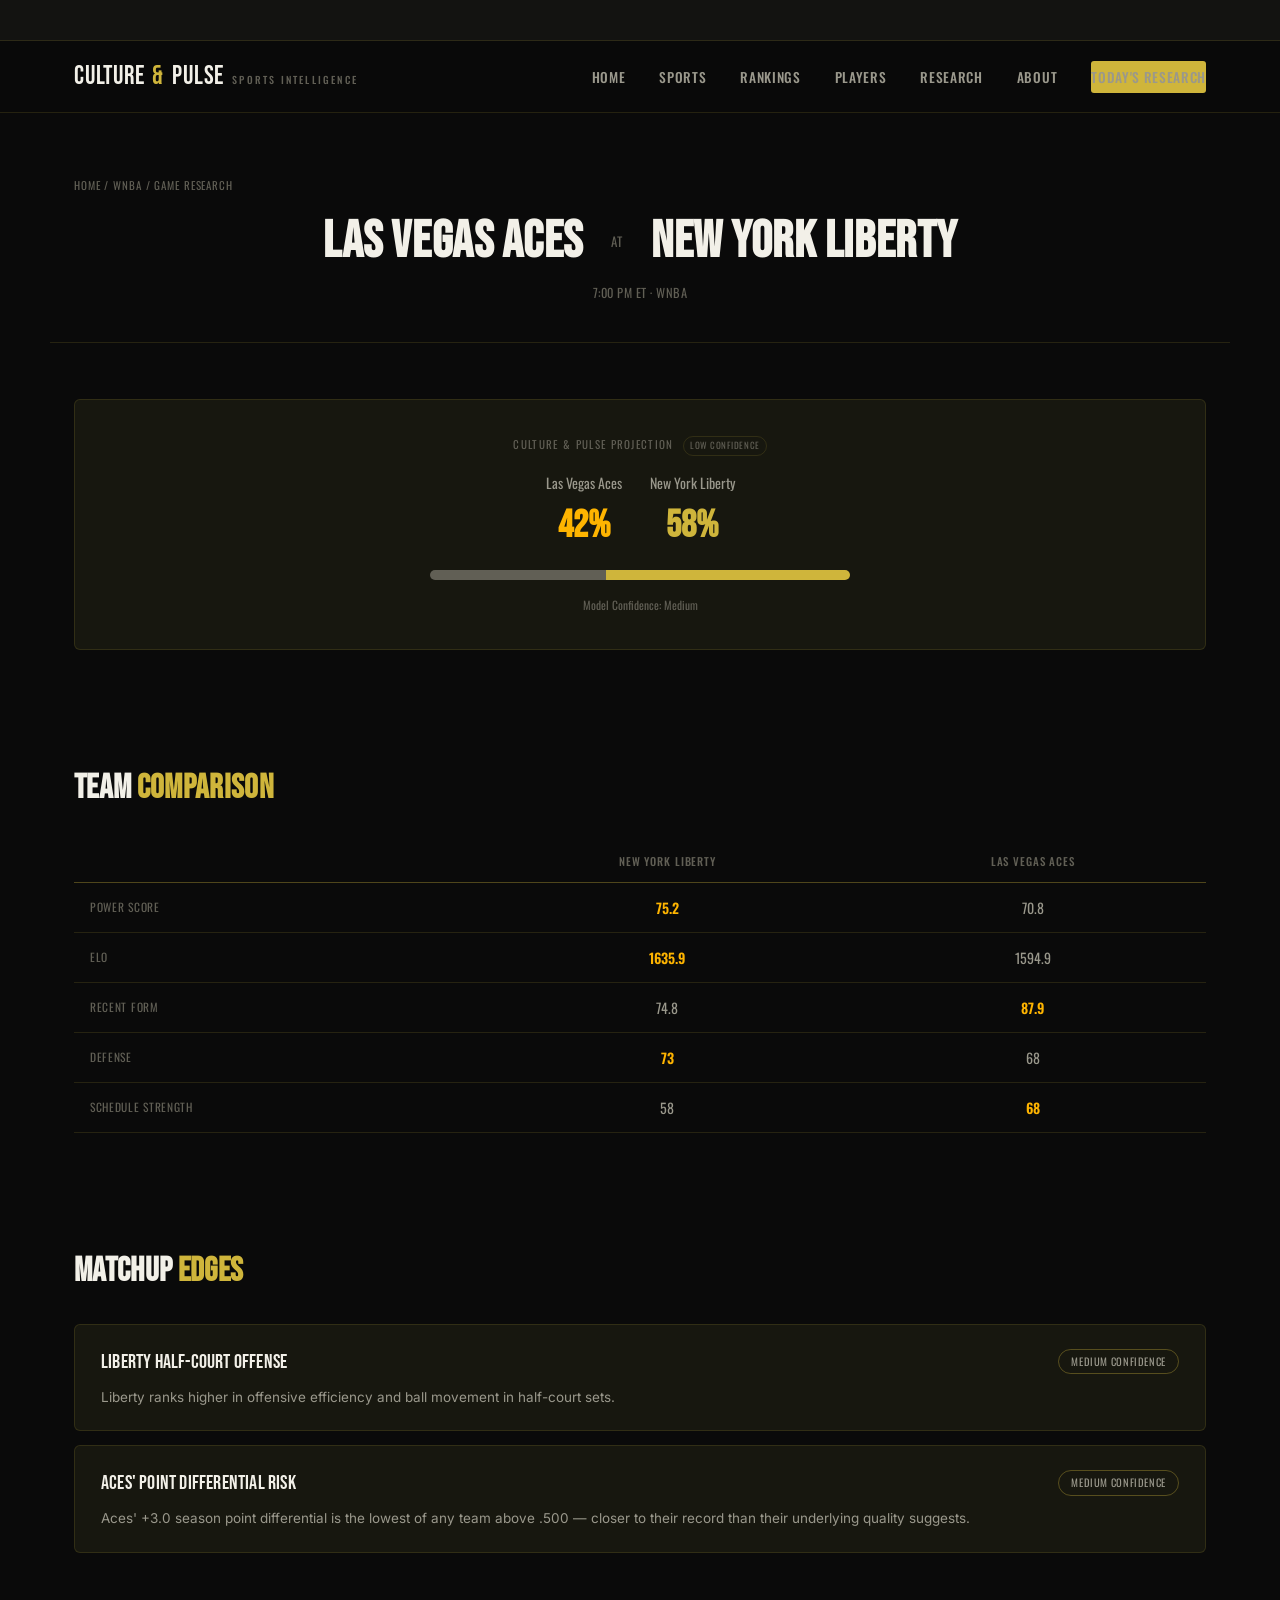
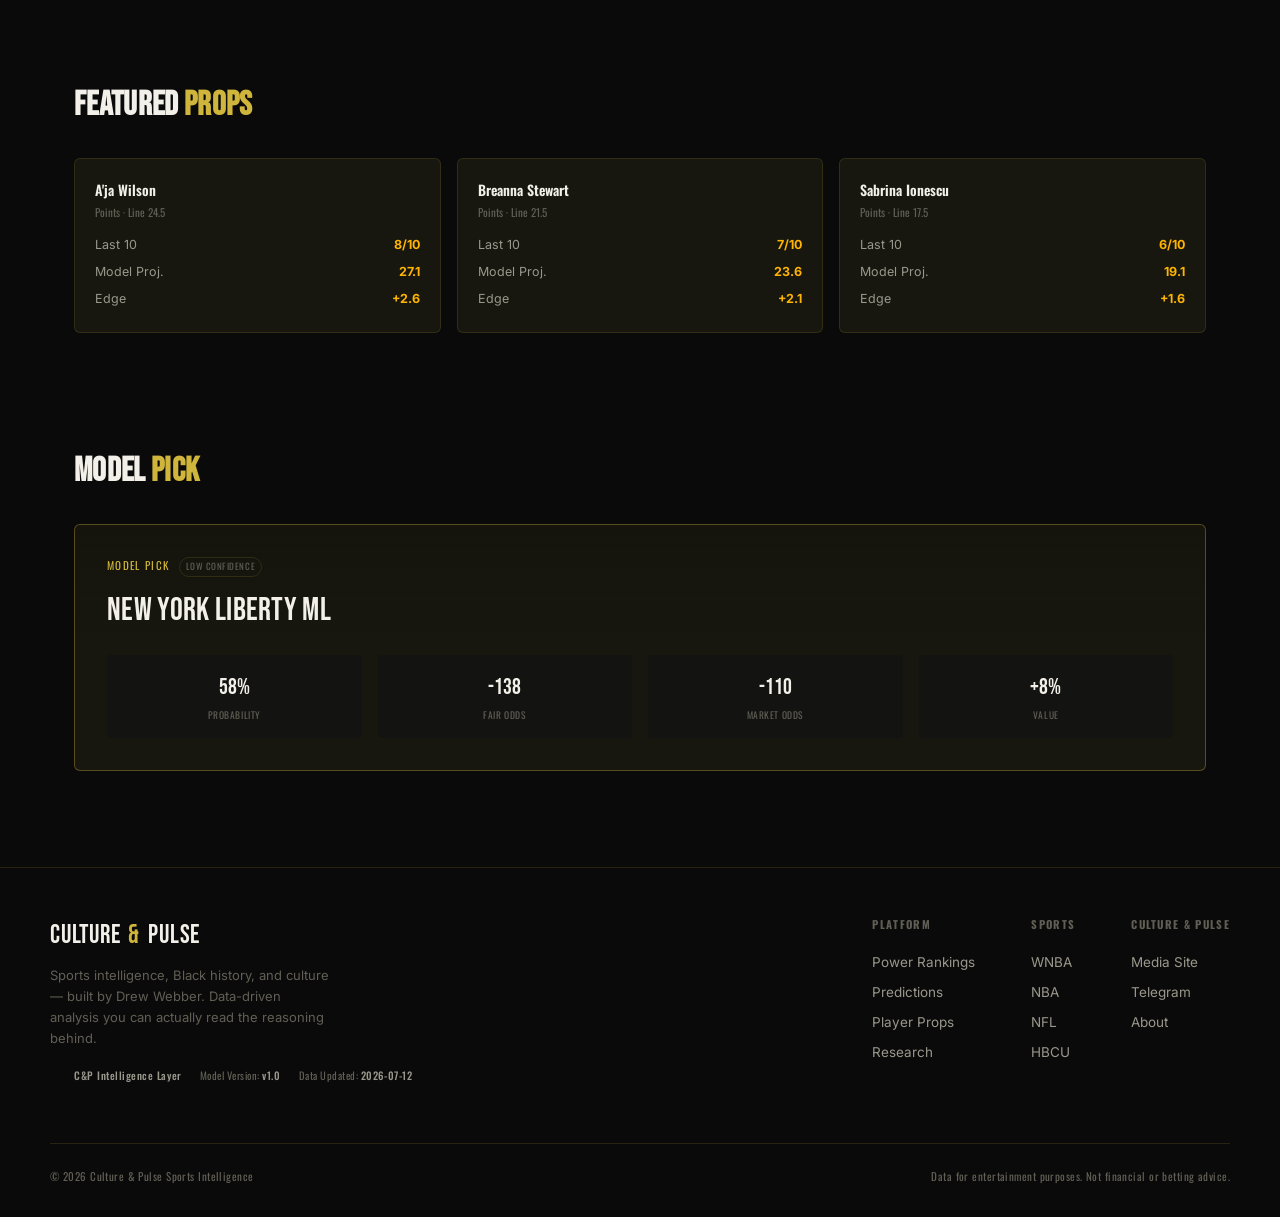
==== game.html @ 9e25ae36 "Initial WNBA intelligence vertical slice" ====
<!DOCTYPE html>
<html lang="en">
<head>
<meta charset="UTF-8">
<meta name="viewport" content="width=device-width, initial-scale=1.0">
<title id="pageTitle">Game Research | Culture & Pulse Sports Intelligence</title>
<meta name="description" content="Matchup intelligence, team comparison, edges, and model picks — built from a live analytics engine.">
<link rel="preconnect" href="https://fonts.googleapis.com">
<link href="https://fonts.googleapis.com/css2?family=Bebas+Neue&family=Oswald:wght@400;500;600;700&family=Inter:wght@400;500;600&display=swap" rel="stylesheet">
<link rel="stylesheet" href="styles.css">
<style>
  .page-header{padding:64px 24px 40px;max-width:1180px;margin:0 auto;border-bottom:1px solid var(--border);}
  .breadcrumb{font-family:var(--label);font-size:11px;letter-spacing:0.08em;text-transform:uppercase;color:var(--text-faint);margin-bottom:22px;}
  .breadcrumb a{color:var(--text-faint);transition:color .15s ease;}
  .breadcrumb a:hover{color:var(--gold-bright);}
  .matchup-title-row{display:flex;align-items:center;justify-content:center;gap:28px;flex-wrap:wrap;text-align:center;}
  .matchup-title-row h1{font-family:var(--display);font-size:clamp(32px,5.5vw,52px);letter-spacing:0.01em;text-transform:uppercase;line-height:1;}
  .matchup-title-row a{transition:color .15s ease;}
  .matchup-title-row a:hover{color:var(--gold-bright);}
  .matchup-vs{font-family:var(--label);font-size:13px;color:var(--text-faint);letter-spacing:0.1em;}
  .tipoff-line{text-align:center;font-family:var(--label);font-size:12.5px;color:var(--text-faint);letter-spacing:0.04em;margin-top:16px;}

  .conf-flag{
    font-size:9px;letter-spacing:0.06em;text-transform:uppercase;color:var(--text-faint);
    border:1px solid var(--border);border-radius:10px;padding:2px 6px;margin-left:5px;cursor:help;display:inline-block;
  }

  /* Projection card */
  .proj-card{
    background:var(--bg-card);border:1px solid var(--border);border-radius:6px;padding:36px;
    display:flex;flex-direction:column;align-items:center;text-align:center;gap:16px;
  }
  .proj-label{font-family:var(--label);font-size:11px;letter-spacing:0.12em;text-transform:uppercase;color:var(--text-faint);}
  .win-prob-row{display:flex;align-items:center;gap:28px;}
  .win-prob-team{font-family:var(--label);font-size:14px;color:var(--text-dim);}
  .win-prob-team b{display:block;font-family:var(--display);font-size:38px;color:var(--gold-bright);margin-top:4px;}
  .win-prob-team.favorite b{color:var(--gold);}
  .proj-bar{width:100%;max-width:420px;height:10px;border-radius:5px;overflow:hidden;display:flex;background:var(--bg-elevated);}
  .proj-bar span{display:block;height:100%;}

  /* Comparison table */
  .cmp-table{width:100%;border-collapse:collapse;margin-top:24px;}
  .cmp-table th{font-family:var(--label);font-size:11px;letter-spacing:0.08em;text-transform:uppercase;color:var(--text-faint);padding:12px 16px;text-align:center;border-bottom:1px solid var(--border-bright);font-weight:500;}
  .cmp-table th:first-child{text-align:left;}
  .cmp-table td{padding:14px 16px;border-bottom:1px solid var(--border);text-align:center;font-family:var(--label);font-size:14px;color:var(--text-dim);}
  .cmp-table td:first-child{text-align:left;color:var(--text-faint);font-size:11.5px;letter-spacing:0.06em;text-transform:uppercase;}
  .cmp-table td.win{color:var(--gold-bright);font-weight:600;}

  /* Edges */
  .edge-card{background:var(--bg-card);border:1px solid var(--border);border-radius:6px;padding:22px 26px;margin-bottom:14px;}
  .edge-title-row{display:flex;justify-content:space-between;align-items:center;margin-bottom:10px;}
  .edge-title{font-family:var(--display);font-size:20px;letter-spacing:0.01em;}
  .edge-conf{font-family:var(--label);font-size:10.5px;letter-spacing:0.06em;text-transform:uppercase;padding:4px 12px;border-radius:20px;border:1px solid var(--border-bright);color:var(--text-dim);}
  .edge-conf.high{color:var(--win);border-color:rgba(63,174,92,0.3);background:rgba(63,174,92,0.08);}
  .edge-why{font-size:13.5px;color:var(--text-dim);line-height:1.6;}

  /* Featured props */
  .prop-mini-grid{display:grid;grid-template-columns:repeat(auto-fit,minmax(220px,1fr));gap:16px;}
  .prop-mini{background:var(--bg-card);border:1px solid var(--border);border-radius:6px;padding:20px;transition:border-color .18s ease;}
  .prop-mini:hover{border-color:var(--border-bright);}
  .prop-mini-name{font-family:var(--label);font-weight:600;font-size:14px;margin-bottom:4px;}
  .prop-mini-meta{font-family:var(--label);font-size:11px;color:var(--text-faint);margin-bottom:12px;}
  .prop-mini-stat{display:flex;justify-content:space-between;font-size:12.5px;color:var(--text-dim);padding:4px 0;}
  .prop-mini-stat b{color:var(--gold-bright);}

  /* Model pick card */
  .pick-card{
    background:linear-gradient(180deg, rgba(207,181,59,0.06), var(--bg-card) 45%);
    border:1px solid var(--border-bright);border-radius:6px;padding:32px;
  }
  .pick-label{font-family:var(--label);font-size:11px;letter-spacing:0.12em;text-transform:uppercase;color:var(--gold);margin-bottom:10px;}
  .pick-title{font-family:var(--display);font-size:32px;letter-spacing:0.01em;margin-bottom:20px;}
  .pick-grid{display:grid;grid-template-columns:repeat(4,1fr);gap:16px;}
  @media (max-width:700px){.pick-grid{grid-template-columns:repeat(2,1fr);}}
  .pick-cell{background:var(--bg-elevated);border-radius:4px;padding:16px;text-align:center;}
  .pick-cell-num{font-family:var(--display);font-size:22px;color:var(--text);}
  .pick-cell-label{font-family:var(--label);font-size:9.5px;letter-spacing:0.06em;text-transform:uppercase;color:var(--text-faint);margin-top:4px;}

  .load-state{text-align:center;padding:80px 24px;color:var(--text-faint);font-family:var(--label);letter-spacing:0.04em;}
</style>
</head>
<body>

<div class="ticker-bar" aria-hidden="true">
  <div class="ticker-track">
    <span class="ticker-item"><span class="dot">●</span> WNBA <b>LV ACES</b> 84 <span class="up">▲</span> <b>NY LIBERTY</b> 79 — FINAL</span>
    <span class="ticker-item"><span class="dot">●</span> POWER RANK #1 <b>MINNESOTA LYNX</b> 92.1</span>
    <span class="ticker-item"><span class="dot">●</span> WNBA <b>LV ACES</b> 84 <span class="up">▲</span> <b>NY LIBERTY</b> 79 — FINAL</span>
  </div>
</div>

<header>
  <nav>
    <a href="index.html" class="logo">CULTURE <span class="amp">&</span> PULSE<span class="sub">SPORTS INTELLIGENCE</span></a>
    <button class="nav-toggle" id="navToggle" aria-label="Open menu" aria-expanded="false">☰</button>
    <ul class="nav-links" id="navLinks">
      <li><a href="index.html">Home</a></li>
      <li class="has-dropdown">
        <a href="#" aria-haspopup="true">Sports</a>
        <ul class="dropdown">
          <li><a href="#">NFL</a></li>
          <li><a href="#">NBA</a></li>
          <li><a href="wnba.html">WNBA</a></li>
          <li><a href="#">MLB</a></li>
          <li><a href="#">College Football</a></li>
          <li><a href="#">College Basketball</a></li>
        </ul>
      </li>
      <li><a href="wnba.html#rankings">Rankings</a></li>
      <li><a href="wnba.html#players">Players</a></li>
      <li><a href="wnba.html#research">Research</a></li>
      <li><a href="#">About</a></li>
      <li><a href="#" class="nav-cta">Today's Research</a></li>
    </ul>
  </nav>
</header>

<main>
  <div id="content">
    <div class="load-state">Loading game research…</div>
  </div>
</main>

<footer>
  <div class="footer-inner">
    <div class="footer-brand">
      <a href="index.html" class="logo">CULTURE <span class="amp">&</span> PULSE</a>
      <p class="footer-tag">Sports intelligence, Black history, and culture — built by Drew Webber. Data-driven analysis you can actually read the reasoning behind.</p>
    </div>
    <div class="footer-cols">
      <div class="footer-col">
        <h4>Platform</h4>
        <a href="wnba.html#rankings">Power Rankings</a>
        <a href="#">Predictions</a>
        <a href="#">Player Props</a>
        <a href="#">Research</a>
      </div>
      <div class="footer-col">
        <h4>Sports</h4>
        <a href="wnba.html">WNBA</a>
        <a href="#">NBA</a>
        <a href="#">NFL</a>
        <a href="#">HBCU</a>
      </div>
      <div class="footer-col">
        <h4>Culture & Pulse</h4>
        <a href="#">Media Site</a>
        <a href="#">Telegram</a>
        <a href="#">About</a>
      </div>
    </div>
  </div>
  <p class="intel-badge" id="intelBadge">
    <span><b>C&amp;P Intelligence Layer</b></span>
    <span>Model Version: <b>v1.0</b></span>
    <span>Data Updated: <b id="intelUpdated">—</b></span>
  </p>
  <div class="footer-bottom">
    <span>© 2026 Culture & Pulse Sports Intelligence</span>
    <span>Data for entertainment purposes. Not financial or betting advice.</span>
  </div>
</footer>

<script>
  const toggle = document.getElementById('navToggle');
  const links = document.getElementById('navLinks');
  toggle.addEventListener('click', () => {
    const isOpen = links.classList.toggle('open');
    toggle.setAttribute('aria-expanded', isOpen);
  });
  if (window.matchMedia('(max-width: 900px)').matches) {
    document.querySelectorAll('.has-dropdown > a').forEach(a => {
      a.addEventListener('click', (e) => {
        e.preventDefault();
        a.closest('.has-dropdown').classList.toggle('open');
      });
    });
  }

  // Game Research Page — reads ?game=<slug>, fetches data/wnba-games.json
  // and cross-references data/wnba-players.json for featured props.
  // This is the page that connects Team + Player into one matchup view —
  // the loop the whole vertical slice was built to prove.
  const params = new URLSearchParams(window.location.search);
  const slug = params.get('game') || 'aces-liberty';

  const confFlag = (level) => `<span class="conf-flag" title="Placeholder — no prediction pipeline feeding this yet">${level || 'low'} confidence</span>`;

  Promise.all([
    fetch('data/wnba-games.json').then(r => { if (!r.ok) throw new Error('Games data not found'); return r.json(); }),
    fetch('data/wnba-players.json').then(r => { if (!r.ok) throw new Error('Players data not found'); return r.json(); })
  ]).then(([gamesData, playersData]) => {
    const badge = document.getElementById('intelUpdated');
    if (badge) badge.textContent = gamesData.updated || '—';
    const game = gamesData.games.find(g => g.slug === slug);
    const content = document.getElementById('content');

    if (!game) {
      content.innerHTML = `<div class="load-state">No game found for "${slug}". <a href="wnba.html" style="color:var(--gold-bright);">Back to WNBA Hub →</a></div>`;
      return;
    }

    document.getElementById('pageTitle').textContent = `${game.away_team} @ ${game.home_team} | Culture & Pulse Sports Intelligence`;

    const cmp = game.comparison;
    const cmpRow = (label, key, higherIsBetter = true) => {
      const h = cmp[key].home, a = cmp[key].away;
      const homeWins = higherIsBetter ? h >= a : h <= a;
      return `<tr>
        <td>${label}</td>
        <td class="${homeWins ? 'win' : ''}">${h}</td>
        <td class="${!homeWins ? 'win' : ''}">${a}</td>
      </tr>`;
    };

    const featuredProps = (game.featured_props || [])
      .map(slug => playersData.players.find(p => p.slug === slug))
      .filter(Boolean);

    const propMini = (player) => {
      const p = player.props[0];
      return `
        <a class="prop-mini" href="player.html?player=${player.slug}" style="display:block;">
          <div class="prop-mini-name">${player.name}</div>
          <div class="prop-mini-meta">${p.label} · Line ${p.line}</div>
          <div class="prop-mini-stat"><span>Last 10</span><b>${p.hit_last10}</b></div>
          <div class="prop-mini-stat"><span>Model Proj.</span><b>${p.model_projection}</b></div>
          <div class="prop-mini-stat"><span>Edge</span><b>+${p.edge}</b></div>
        </a>`;
    };

    const p = game.projection;

    content.innerHTML = `
      <div class="page-header">
        <p class="breadcrumb"><a href="index.html">Home</a> / <a href="wnba.html">WNBA</a> / Game Research</p>
        <div class="matchup-title-row">
          <a href="team.html?team=${game.away_slug}"><h1>${game.away_team}</h1></a>
          <span class="matchup-vs">AT</span>
          <a href="team.html?team=${game.home_slug}"><h1>${game.home_team}</h1></a>
        </div>
        <p class="tipoff-line">${game.tipoff} · WNBA</p>
      </div>

      <section>
        <div class="wrap">
          <div class="proj-card">
            <p class="proj-label">Culture & Pulse Projection ${confFlag('low')}</p>
            <div class="win-prob-row">
              <div class="win-prob-team ${p.away_win_prob.value < p.home_win_prob.value ? '' : 'favorite'}">${game.away_team}<b>${p.away_win_prob.value}%</b></div>
              <div class="win-prob-team ${p.home_win_prob.value >= p.away_win_prob.value ? 'favorite' : ''}">${game.home_team}<b>${p.home_win_prob.value}%</b></div>
            </div>
            <div class="proj-bar">
              <span style="width:${p.away_win_prob.value}%;background:var(--text-faint);"></span>
              <span style="width:${p.home_win_prob.value}%;background:var(--gold);"></span>
            </div>
            <p style="font-family:var(--label);font-size:11.5px;color:var(--text-faint);">Model Confidence: ${p.model_confidence}</p>
          </div>
        </div>
      </section>

      <section>
        <div class="wrap">
          <div class="section-head"><h2 class="section-title">Team <span class="gold">Comparison</span></h2></div>
          <table class="cmp-table">
            <thead><tr><th></th><th>${game.home_team}</th><th>${game.away_team}</th></tr></thead>
            <tbody>
              ${cmpRow('Power Score', 'power_score')}
              ${cmpRow('Elo', 'elo')}
              ${cmpRow('Recent Form', 'form')}
              ${cmpRow('Defense', 'defense')}
              ${cmpRow('Schedule Strength', 'schedule_strength')}
            </tbody>
          </table>
        </div>
      </section>

      <section>
        <div class="wrap">
          <div class="section-head"><h2 class="section-title">Matchup <span class="gold">Edges</span></h2></div>
          ${game.edges.map(e => `
            <div class="edge-card">
              <div class="edge-title-row">
                <span class="edge-title">${e.title}</span>
                <span class="edge-conf ${e.confidence === 'High' ? 'high' : ''}">${e.confidence} Confidence</span>
              </div>
              <p class="edge-why">${e.why}</p>
            </div>
          `).join('')}
        </div>
      </section>

      ${featuredProps.length ? `
      <section>
        <div class="wrap">
          <div class="section-head"><h2 class="section-title">Featured <span class="gold">Props</span></h2></div>
          <div class="prop-mini-grid">${featuredProps.map(propMini).join('')}</div>
        </div>
      </section>` : ''}

      <section>
        <div class="wrap">
          <div class="section-head"><h2 class="section-title">Model <span class="gold">Pick</span></h2></div>
          <div class="pick-card">
            <p class="pick-label">Model Pick ${confFlag('low')}</p>
            <p class="pick-title">${game.model_pick.pick}</p>
            <div class="pick-grid">
              <div class="pick-cell"><div class="pick-cell-num">${game.model_pick.probability}%</div><div class="pick-cell-label">Probability</div></div>
              <div class="pick-cell"><div class="pick-cell-num">${game.model_pick.fair_odds}</div><div class="pick-cell-label">Fair Odds</div></div>
              <div class="pick-cell"><div class="pick-cell-num">${game.model_pick.market_odds}</div><div class="pick-cell-label">Market Odds</div></div>
              <div class="pick-cell"><div class="pick-cell-num">+${game.model_pick.value_pct}%</div><div class="pick-cell-label">Value</div></div>
            </div>
          </div>
        </div>
      </section>
    `;
  }).catch(err => {
    document.getElementById('content').innerHTML = `<div class="load-state">Couldn't load game research — ${err.message}</div>`;
    console.error(err);
  });
</script>

</body>
</html>
---- styles.css ----
:root{
    --bg:#0a0a0a;
    --bg-elevated:#131311;
    --bg-card:#17170f;
    --gold:#CFB53B;
    --gold-bright:#feb400;
    --gold-dim:rgba(207,181,59,0.55);
    --text:#f2f0e8;
    --text-dim:#9a988c;
    --text-faint:#615f55;
    --border:rgba(207,181,59,0.14);
    --border-bright:rgba(207,181,59,0.35);
    --win:#3fae5c;
    --loss:#c94b4b;
    --display: 'Bebas Neue', sans-serif;
    --label: 'Oswald', sans-serif;
    --body: 'Inter', sans-serif;
  }

  *{margin:0;padding:0;box-sizing:border-box;}

  html{scroll-behavior:smooth;}

  body{
    background:var(--bg);
    color:var(--text);
    font-family:var(--body);
    line-height:1.5;
    -webkit-font-smoothing:antialiased;
  }

  a{color:inherit;text-decoration:none;}
  ul{list-style:none;}

  :focus-visible{
    outline:2px solid var(--gold-bright);
    outline-offset:3px;
  }

  @media (prefers-reduced-motion: reduce){
    *{animation-duration:0.01ms !important; animation-iteration-count:1 !important; transition-duration:0.01ms !important; scroll-behavior:auto !important;}
  }

  .wrap{max-width:1180px;margin:0 auto;padding:0 24px;}

  /* ---------- Ticker ---------- */
  .ticker-bar{
    background:var(--bg-elevated);
    border-bottom:1px solid var(--border);
    overflow:hidden;
    white-space:nowrap;
    padding:8px 0;
  }
  .ticker-track{
    display:inline-flex;
    gap:48px;
    animation:scroll-ticker 38s linear infinite;
    padding-left:100%;
  }
  @keyframes scroll-ticker{
    from{transform:translateX(0);}
    to{transform:translateX(-100%);}
  }
  .ticker-item{
    font-family:var(--label);
    font-size:12.5px;
    letter-spacing:0.04em;
    color:var(--text-dim);
    display:inline-flex;
    align-items:center;
    gap:8px;
    text-transform:uppercase;
  }
  .ticker-item b{color:var(--text);font-weight:600;}
  .ticker-item .up{color:var(--win);}
  .ticker-item .down{color:var(--loss);}
  .dot{color:var(--gold);}

  /* ---------- Nav ---------- */
  header{
    position:sticky;top:0;z-index:50;
    background:rgba(10,10,10,0.92);
    backdrop-filter:blur(10px);
    border-bottom:1px solid var(--border);
  }
  nav{
    display:flex;align-items:center;justify-content:space-between;
    padding:16px 24px;
    max-width:1180px;margin:0 auto;
  }
  .logo{
    font-family:var(--display);
    font-size:26px;
    letter-spacing:0.03em;
    display:flex;align-items:baseline;gap:8px;
  }
  .logo .amp{color:var(--gold);}
  .logo .sub{
    font-family:var(--label);
    font-size:10px;
    letter-spacing:0.22em;
    color:var(--text-faint);
    text-transform:uppercase;
    font-weight:500;
  }
  .nav-links{
    display:flex;align-items:center;gap:34px;
  }
  .nav-links > li{position:relative;}
  .nav-links a{
    font-family:var(--label);
    font-size:13.5px;
    letter-spacing:0.05em;
    text-transform:uppercase;
    color:var(--text-dim);
    font-weight:500;
    transition:color .15s ease;
    padding:6px 0;
  }
  .nav-links a:hover, .nav-links a:focus-visible{color:var(--gold-bright);}
  .has-dropdown:hover .dropdown, .has-dropdown:focus-within .dropdown{
    opacity:1;visibility:visible;transform:translateY(0);
  }
  .dropdown{
    position:absolute;top:100%;left:50%;transform:translateX(-50%) translateY(6px);
    background:var(--bg-card);
    border:1px solid var(--border);
    border-radius:4px;
    padding:8px;
    min-width:150px;
    opacity:0;visibility:hidden;
    transition:opacity .15s ease, transform .15s ease;
    box-shadow:0 12px 28px rgba(0,0,0,0.5);
  }
  .dropdown a{display:block;padding:8px 12px;font-size:12.5px;border-radius:3px;}
  .dropdown a:hover{background:rgba(207,181,59,0.08);}
  .nav-cta{
    font-family:var(--label);
    font-size:12.5px;
    letter-spacing:0.05em;
    text-transform:uppercase;
    font-weight:600;
    color:var(--bg);
    background:var(--gold);
    padding:10px 20px;
    border-radius:3px;
    transition:background .15s ease;
  }
  .nav-cta:hover{background:var(--gold-bright);}
  .nav-toggle{display:none;background:none;border:none;color:var(--text);font-size:22px;cursor:pointer;}

  @media (max-width:900px){
    .nav-links{
      position:fixed;top:0;right:0;height:100vh;width:min(78vw,320px);
      background:var(--bg-elevated);
      flex-direction:column;align-items:flex-start;
      padding:88px 28px 28px;gap:22px;
      border-left:1px solid var(--border);
      transform:translateX(100%);
      transition:transform .25s ease;
    }
    .nav-links.open{transform:translateX(0);}
    .dropdown{position:static;transform:none;opacity:1;visibility:visible;box-shadow:none;border:none;padding:4px 0 0 12px;display:none;}
    .has-dropdown.open .dropdown{display:block;}
    .nav-toggle{display:block;}
    .nav-cta{margin-top:8px;}
  }

  /* ---------- Hero ---------- */
  .hero{
    padding:88px 24px 64px;
    max-width:1180px;margin:0 auto;
    position:relative;
  }
  .eyebrow{
    font-family:var(--label);
    font-size:12.5px;
    letter-spacing:0.22em;
    text-transform:uppercase;
    color:var(--gold);
    font-weight:600;
    margin-bottom:18px;
    display:flex;align-items:center;gap:10px;
  }
  .eyebrow::before{
    content:'';width:24px;height:1px;background:var(--gold);
  }
  h1.hero-title{
    font-family:var(--display);
    font-size:clamp(52px,8vw,104px);
    line-height:0.92;
    letter-spacing:0.01em;
    text-transform:uppercase;
  }
  h1.hero-title .line2{color:var(--gold);}
  .hero-sub{
    font-family:var(--body);
    font-size:17px;
    color:var(--text-dim);
    max-width:520px;
    margin:22px 0 32px;
    line-height:1.65;
  }
  .hero-sports-line{
    font-family:var(--label);
    font-size:12.5px;
    letter-spacing:0.08em;
    text-transform:uppercase;
    color:var(--text-faint);
    margin-bottom:36px;
  }
  .hero-sports-line span{color:var(--text-dim);}
  .hero-dna{
    font-family:var(--label);
    font-size:14px;
    letter-spacing:0.03em;
    color:var(--gold-bright);
    font-weight:500;
    margin-bottom:26px;
  }

  /* ---------- The Pulse ---------- */
  #pulse{padding:0 24px 56px;}
  .pulse-label{
    font-family:var(--label);
    font-size:11px;letter-spacing:0.14em;text-transform:uppercase;
    color:var(--text-faint);margin-bottom:16px;
    display:flex;align-items:center;gap:10px;
  }
  .pulse-label::after{content:'';flex:1;height:1px;background:var(--border);}
  .pulse-list{
    display:flex;flex-direction:column;gap:0;
    border-top:1px solid var(--border);
  }
  .pulse-list li{
    font-size:14px;color:var(--text-dim);line-height:1.5;
    padding:14px 0;border-bottom:1px solid var(--border);
    display:flex;gap:12px;align-items:flex-start;
  }
  .pulse-list li:hover{color:var(--text);}
  .pulse-tag{
    flex-shrink:0;
    font-family:var(--label);font-size:11.5px;letter-spacing:0.04em;font-weight:600;
    color:var(--gold-bright);white-space:nowrap;
  }
  .hero-ctas{display:flex;gap:14px;flex-wrap:wrap;}
  .btn{
    font-family:var(--label);
    font-size:13.5px;
    letter-spacing:0.05em;
    text-transform:uppercase;
    font-weight:600;
    padding:15px 28px;
    border-radius:3px;
    transition:all .15s ease;
    display:inline-block;
  }
  .btn-primary{background:var(--gold);color:var(--bg);}
  .btn-primary:hover{background:var(--gold-bright);}
  .btn-ghost{border:1px solid var(--border-bright);color:var(--text);}
  .btn-ghost:hover{border-color:var(--gold);color:var(--gold-bright);}

  /* ---------- Section shell ---------- */
  section{padding:56px 24px;}
  .section-head{
    display:flex;align-items:baseline;justify-content:space-between;
    margin-bottom:28px;flex-wrap:wrap;gap:10px;
  }
  .section-title{
    font-family:var(--display);
    font-size:34px;
    letter-spacing:0.01em;
    text-transform:uppercase;
  }
  .section-title .gold{color:var(--gold);}
  .section-link{
    font-family:var(--label);
    font-size:12px;
    letter-spacing:0.08em;
    text-transform:uppercase;
    color:var(--text-dim);
    border-bottom:1px solid var(--border-bright);
    padding-bottom:2px;
    transition:color .15s ease;
  }
  .section-link:hover{color:var(--gold-bright);}

  /* ---------- Game of the Day ---------- */
  .gotd-card{
    background:var(--bg-card);
    border:1px solid var(--border);
    border-radius:6px;
    padding:36px;
    display:grid;
    grid-template-columns:1.1fr 0.9fr;
    gap:36px;
  }
  @media (max-width:800px){.gotd-card{grid-template-columns:1fr;}}
  .gotd-tag{
    font-family:var(--label);
    font-size:11px;
    letter-spacing:0.14em;
    text-transform:uppercase;
    color:var(--gold-bright);
    font-weight:600;
    margin-bottom:16px;
  }
  .matchup-row{
    display:flex;align-items:center;justify-content:space-between;
    margin-bottom:22px;
  }
  .team-block{display:flex;flex-direction:column;gap:4px;}
  .team-name{
    font-family:var(--display);
    font-size:30px;
    letter-spacing:0.01em;
  }
  .team-record{
    font-family:var(--label);
    font-size:12px;
    color:var(--text-faint);
    letter-spacing:0.04em;
  }
  .vs{
    font-family:var(--label);
    font-size:13px;
    color:var(--text-faint);
    letter-spacing:0.1em;
  }
  .win-prob-bar{
    height:8px;border-radius:4px;overflow:hidden;
    display:flex;background:var(--bg-elevated);
    margin:18px 0 10px;
  }
  .win-prob-bar span{display:block;height:100%;}
  .win-prob-labels{
    display:flex;justify-content:space-between;
    font-family:var(--label);
    font-size:12px;color:var(--text-dim);letter-spacing:0.03em;
  }
  .win-prob-labels b{color:var(--text);font-size:13px;}
  .factors{margin-top:26px;}
  .factors-label{
    font-family:var(--label);
    font-size:11px;letter-spacing:0.12em;text-transform:uppercase;
    color:var(--text-faint);margin-bottom:12px;
  }
  .factors li{
    font-size:13.5px;color:var(--text-dim);
    padding:9px 0;
    border-top:1px solid var(--border);
    display:flex;gap:10px;align-items:flex-start;
  }
  .factors li:first-child{border-top:none;}
  .factors li::before{content:'—';color:var(--gold);flex-shrink:0;}

  /* Confidence ring */
  .ring-block{
    display:flex;flex-direction:column;align-items:center;justify-content:center;
    border-left:1px solid var(--border);
    padding-left:36px;
  }
  @media (max-width:800px){.ring-block{border-left:none;border-top:1px solid var(--border);padding-left:0;padding-top:28px;}}
  .ring-wrap{position:relative;width:168px;height:168px;}
  .ring-wrap svg{transform:rotate(-90deg);}
  .ring-bg{fill:none;stroke:var(--bg-elevated);stroke-width:10;}
  .ring-fg{fill:none;stroke:var(--gold);stroke-width:10;stroke-linecap:round;}
  .ring-center{
    position:absolute;inset:0;display:flex;flex-direction:column;align-items:center;justify-content:center;
  }
  .ring-num{font-family:var(--display);font-size:42px;line-height:1;color:var(--gold-bright);}
  .ring-label{font-family:var(--label);font-size:10px;letter-spacing:0.1em;text-transform:uppercase;color:var(--text-faint);margin-top:4px;}
  .ring-caption{
    font-family:var(--label);font-size:12px;letter-spacing:0.06em;text-transform:uppercase;
    color:var(--text-dim);margin-top:18px;text-align:center;
  }
  .edge-pill{
    margin-top:14px;
    font-family:var(--label);font-size:12px;letter-spacing:0.04em;
    background:rgba(63,174,92,0.12);color:var(--win);
    border:1px solid rgba(63,174,92,0.3);
    padding:6px 14px;border-radius:20px;
  }

  /* ---------- Three pillars ---------- */
  .pillars{
    display:grid;grid-template-columns:repeat(3,1fr);gap:20px;
  }
  @media (max-width:800px){.pillars{grid-template-columns:1fr;}}
  .pillar{
    background:var(--bg-card);
    border:1px solid var(--border);
    border-radius:6px;
    padding:30px 26px;
    transition:border-color .18s ease, transform .18s ease;
  }
  .pillar:hover{border-color:var(--border-bright);transform:translateY(-3px);}
  .pillar-icon{
    font-family:var(--display);font-size:13px;color:var(--gold);
    letter-spacing:0.16em;margin-bottom:18px;
  }
  .pillar h3{
    font-family:var(--display);font-size:26px;letter-spacing:0.01em;margin-bottom:10px;text-transform:uppercase;
  }
  .pillar p{font-size:14px;color:var(--text-dim);line-height:1.6;margin-bottom:18px;}
  .pillar-link{font-family:var(--label);font-size:12px;letter-spacing:0.06em;text-transform:uppercase;color:var(--gold-bright);}

  /* ---------- Power Rankings preview ---------- */
  .rank-list{
    background:var(--bg-card);border:1px solid var(--border);border-radius:6px;overflow:hidden;
  }
  .rank-row{
    display:grid;grid-template-columns:56px 1fr auto auto;align-items:center;
    gap:18px;padding:18px 24px;border-top:1px solid var(--border);
  }
  .rank-row:first-child{border-top:none;}
  .rank-num{
    font-family:var(--display);font-size:26px;color:var(--text-faint);
  }
  .rank-row.top .rank-num{color:var(--gold-bright);}
  .rank-team{display:flex;flex-direction:column;gap:3px;}
  .rank-team-name{font-family:var(--label);font-size:16px;font-weight:600;letter-spacing:0.01em;}
  .rank-team-meta{font-family:var(--label);font-size:11.5px;color:var(--text-faint);letter-spacing:0.03em;}
  .rank-trend{font-family:var(--label);font-size:12px;letter-spacing:0.03em;}
  .rank-trend.up{color:var(--win);}
  .rank-trend.down{color:var(--loss);}
  .rank-score{
    font-family:var(--display);font-size:24px;color:var(--gold);text-align:right;min-width:64px;
  }
  .rank-score small{font-family:var(--label);font-size:10px;color:var(--text-faint);display:block;letter-spacing:0.1em;}

  /* ---------- Sport grid ---------- */
  .sport-grid{
    display:grid;grid-template-columns:repeat(6,1fr);gap:14px;
  }
  @media (max-width:900px){.sport-grid{grid-template-columns:repeat(3,1fr);}}
  @media (max-width:520px){.sport-grid{grid-template-columns:repeat(2,1fr);}}
  .sport-tile{
    background:var(--bg-card);border:1px solid var(--border);border-radius:6px;
    padding:26px 16px;text-align:center;
    transition:border-color .18s ease, background .18s ease;
  }
  .sport-tile:hover{border-color:var(--gold-dim);background:var(--bg-elevated);}
  .sport-tile .abbr{
    font-family:var(--display);font-size:30px;color:var(--gold);letter-spacing:0.02em;
  }
  .sport-tile .full{
    font-family:var(--label);font-size:10.5px;color:var(--text-faint);letter-spacing:0.06em;text-transform:uppercase;margin-top:6px;
  }
  .sport-tile .status{
    font-family:var(--label);font-size:9.5px;letter-spacing:0.1em;text-transform:uppercase;
    margin-top:10px;color:var(--text-faint);
  }
  .sport-tile .status.live{color:var(--win);}

  /* ---------- Model performance ---------- */
  .perf-strip{
    display:grid;grid-template-columns:repeat(4,1fr);
    background:var(--bg-card);border:1px solid var(--border);border-radius:6px;
    overflow:hidden;
  }
  @media (max-width:700px){.perf-strip{grid-template-columns:repeat(2,1fr);}}
  .perf-cell{
    padding:30px 24px;border-left:1px solid var(--border);
  }
  .perf-cell:first-child{border-left:none;}
  .perf-num{font-family:var(--display);font-size:40px;color:var(--gold-bright);letter-spacing:0.01em;}
  .perf-num.neg{color:var(--loss);}
  .perf-label{font-family:var(--label);font-size:11px;letter-spacing:0.1em;text-transform:uppercase;color:var(--text-faint);margin-top:6px;}
  .perf-caveat{
    font-family:var(--label);font-size:11px;letter-spacing:0.05em;
    color:var(--text-faint);font-style:italic;margin-bottom:16px;
  }

  /* ---------- Research ---------- */
  .research-grid{display:grid;grid-template-columns:1.3fr 1fr 1fr;gap:20px;}
  @media (max-width:900px){.research-grid{grid-template-columns:1fr;}}
  .research-card{
    background:var(--bg-card);border:1px solid var(--border);border-radius:6px;
    padding:26px;display:flex;flex-direction:column;gap:14px;
    transition:border-color .18s ease;
  }
  .research-card:hover{border-color:var(--border-bright);}
  .research-tag{
    font-family:var(--label);font-size:10.5px;letter-spacing:0.1em;text-transform:uppercase;color:var(--gold);
  }
  .research-title{font-family:var(--display);font-size:24px;line-height:1.05;letter-spacing:0.01em;}
  .research-excerpt{font-size:13.5px;color:var(--text-dim);line-height:1.6;}
  .research-meta{font-family:var(--label);font-size:11px;color:var(--text-faint);letter-spacing:0.04em;margin-top:auto;}
  .hbcu-card{border-color:var(--border-bright);background:linear-gradient(180deg, rgba(207,181,59,0.05), var(--bg-card) 40%);}
  .hbcu-factors{margin:2px 0 4px;}
  .hbcu-factors li{
    font-size:13px;color:var(--text-dim);padding:6px 0;
    border-top:1px solid var(--border);display:flex;gap:8px;
  }
  .hbcu-factors li:first-child{border-top:none;}
  .hbcu-factors li::before{content:'—';color:var(--gold);flex-shrink:0;}

  /* ---------- Footer ---------- */
  footer{
    border-top:1px solid var(--border);
    padding:48px 24px 32px;
    margin-top:40px;
  }
  .footer-inner{
    max-width:1180px;margin:0 auto;
    display:flex;justify-content:space-between;align-items:flex-start;flex-wrap:wrap;gap:32px;
  }
  .footer-brand .logo{margin-bottom:10px;}
  .footer-tag{font-size:13px;color:var(--text-faint);max-width:280px;line-height:1.6;}
  .footer-cols{display:flex;gap:56px;flex-wrap:wrap;}
  .footer-col h4{
    font-family:var(--label);font-size:11px;letter-spacing:0.12em;text-transform:uppercase;color:var(--text-faint);margin-bottom:14px;
  }
  .footer-col a{
    display:block;font-size:13.5px;color:var(--text-dim);padding:5px 0;transition:color .15s ease;
  }
  .footer-col a:hover{color:var(--gold-bright);}
  .footer-bottom{
    max-width:1180px;margin:40px auto 0;padding-top:24px;border-top:1px solid var(--border);
    font-family:var(--label);font-size:11px;color:var(--text-faint);letter-spacing:0.04em;
    display:flex;justify-content:space-between;flex-wrap:wrap;gap:10px;
  }

/* ---------- Intelligence Layer Badge ---------- */
.intel-badge{
  max-width:1180px;margin:0 auto;padding:0 24px 20px;
  font-family:var(--label);font-size:10.5px;letter-spacing:0.05em;color:var(--text-faint);
  display:flex;gap:18px;flex-wrap:wrap;
}
.intel-badge b{color:var(--text-dim);font-weight:500;}
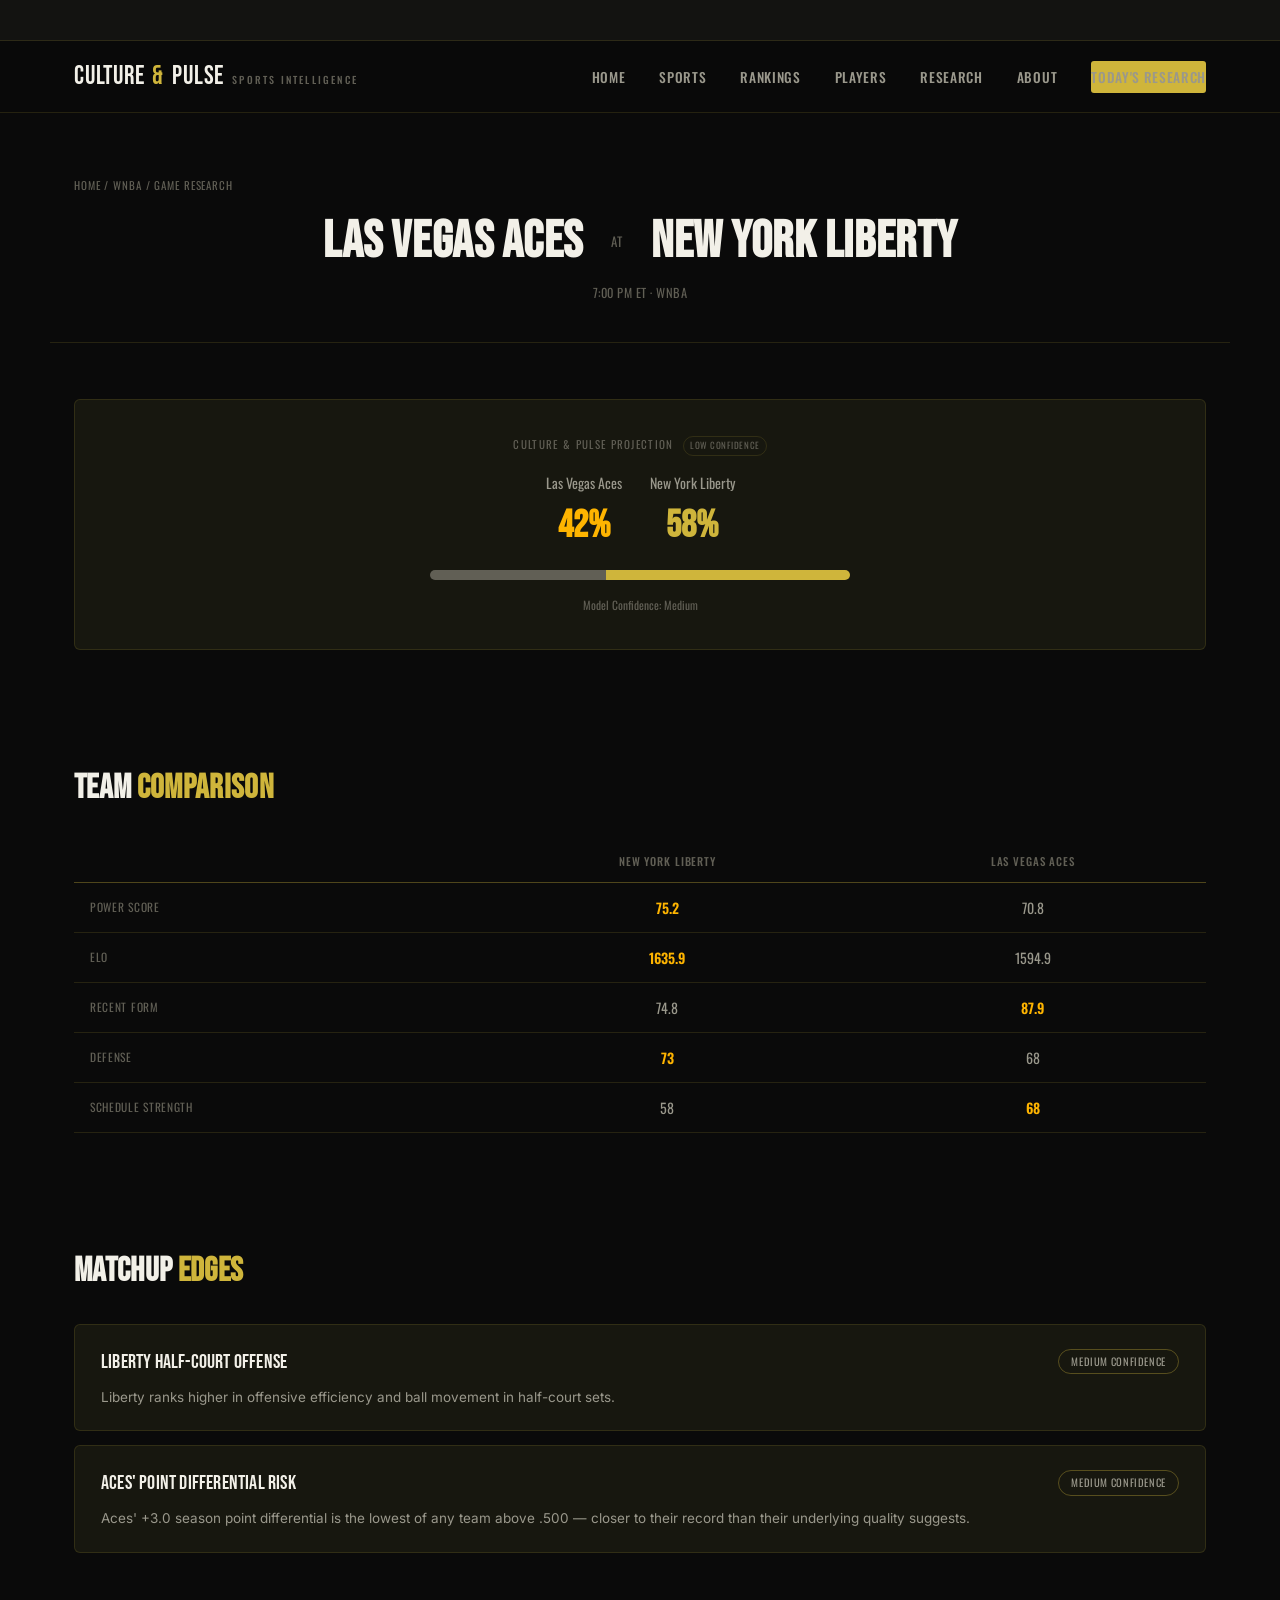
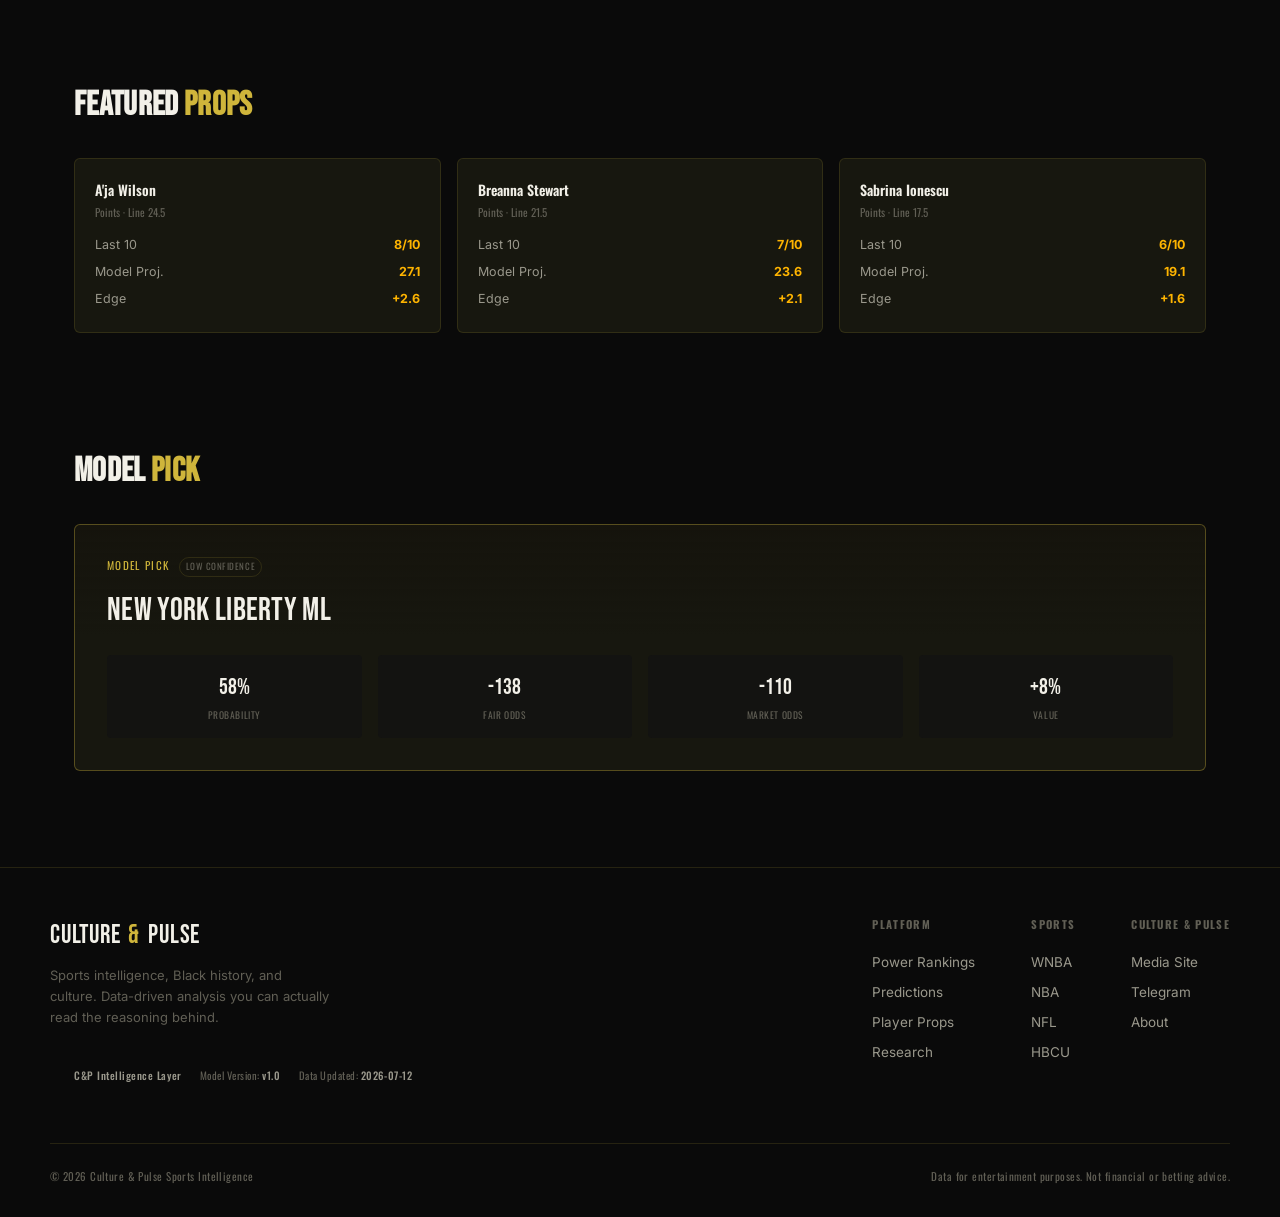
==== commit 3b9b07a2: "Remove name credit from footer" ====
--- a/game.html
+++ b/game.html
@@ -125,7 +125,7 @@
   <div class="footer-inner">
     <div class="footer-brand">
       <a href="index.html" class="logo">CULTURE <span class="amp">&</span> PULSE</a>
-      <p class="footer-tag">Sports intelligence, Black history, and culture — built by Drew Webber. Data-driven analysis you can actually read the reasoning behind.</p>
+      <p class="footer-tag">Sports intelligence, Black history, and culture. Data-driven analysis you can actually read the reasoning behind.</p>
     </div>
     <div class="footer-cols">
       <div class="footer-col">
@@ -321,4 +321,4 @@
 </script>
 
 </body>
-</html>+</html>
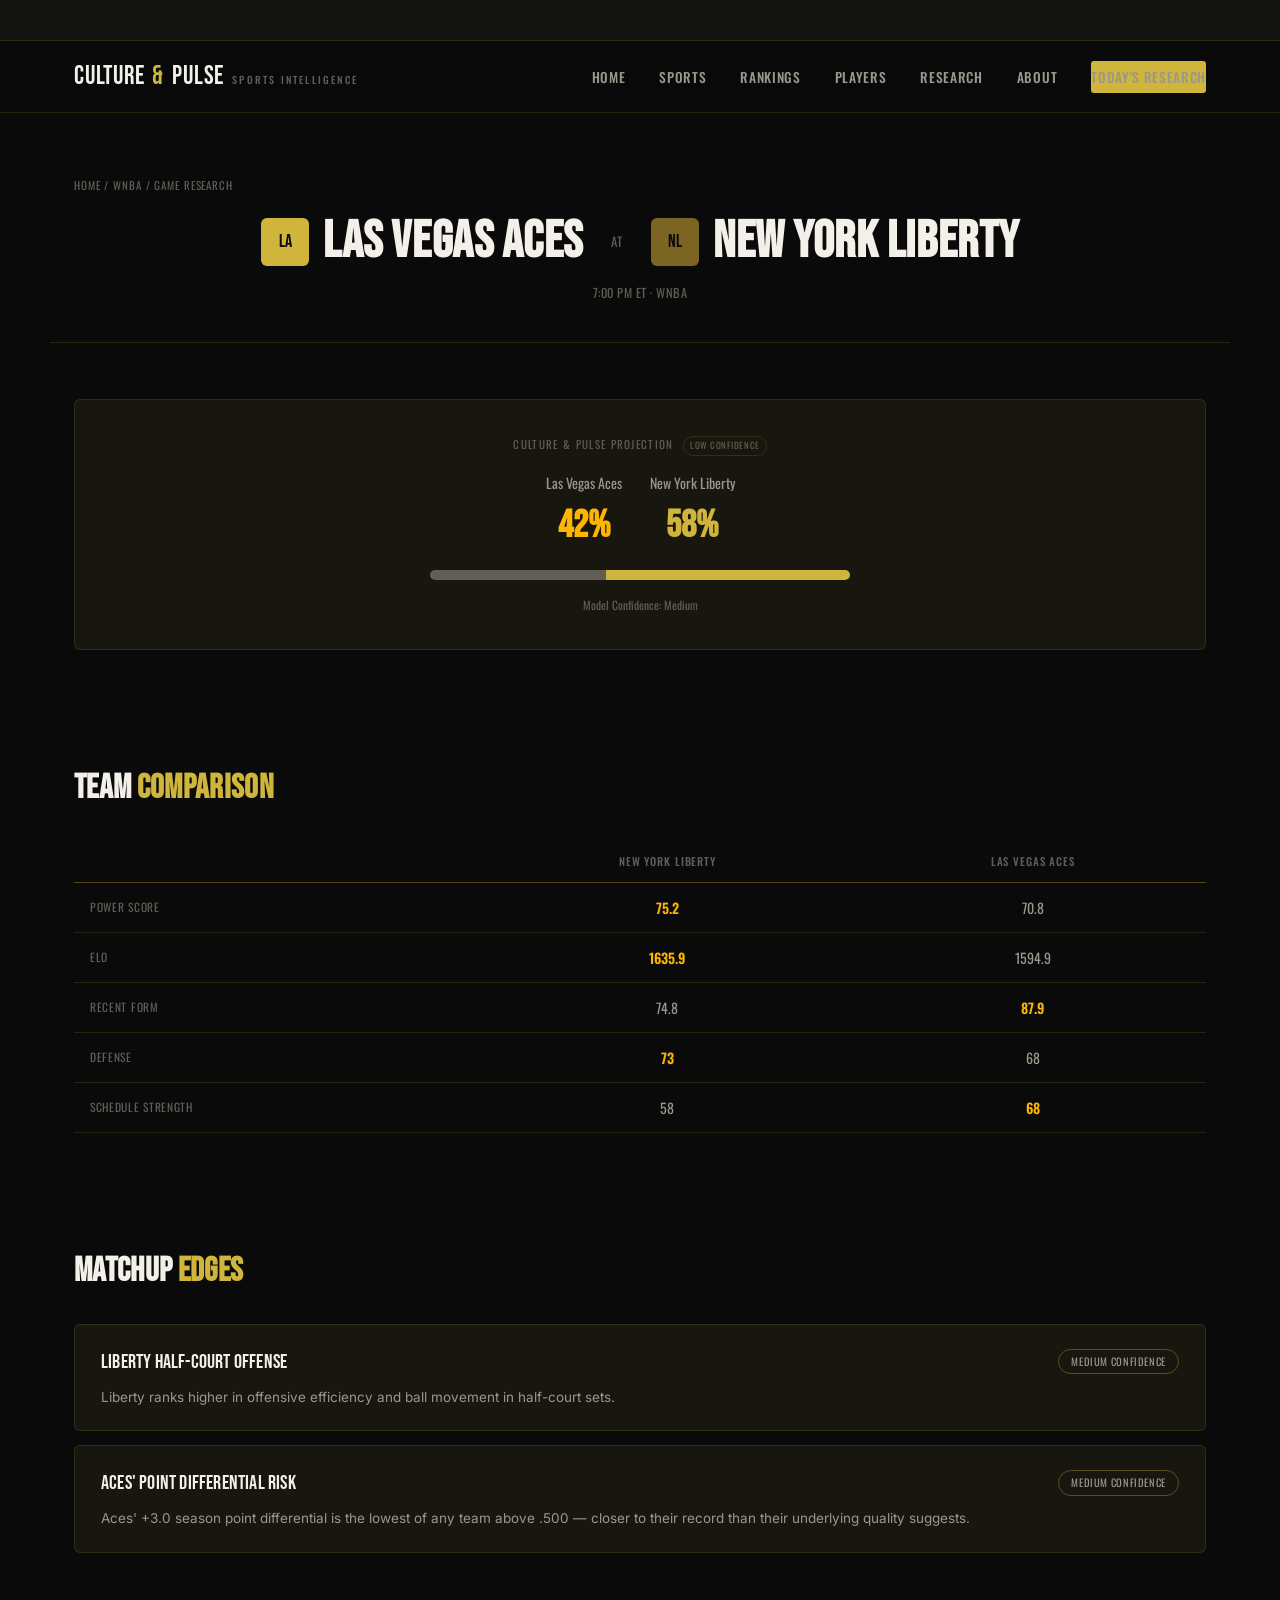
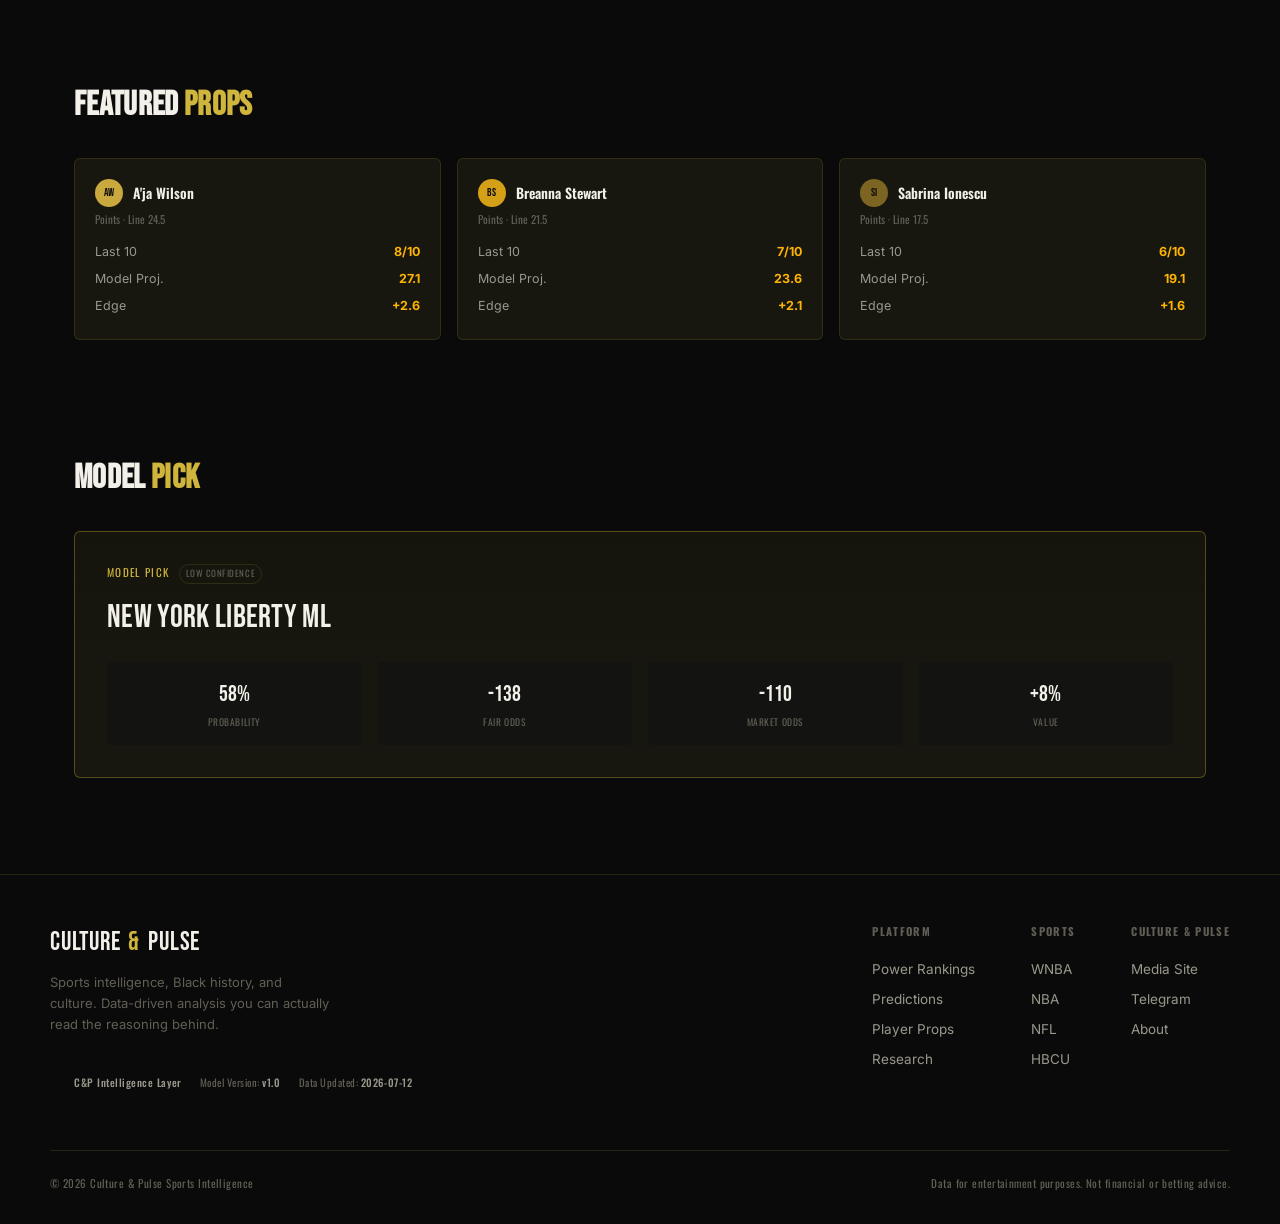
==== commit 1848dcde: "Add Today's Intelligence card and badge system" ====
--- a/game.html
+++ b/game.html
@@ -161,6 +161,7 @@
   </div>
 </footer>
 
+<script src="badges.js"></script>
 <script>
   const toggle = document.getElementById('navToggle');
   const links = document.getElementById('navLinks');
@@ -221,7 +222,10 @@
       const p = player.props[0];
       return `
         <a class="prop-mini" href="player.html?player=${player.slug}" style="display:block;">
-          <div class="prop-mini-name">${player.name}</div>
+          <div style="display:flex;align-items:center;gap:10px;margin-bottom:4px;">
+            ${renderPlayerBadge(player.name, 28)}
+            <div class="prop-mini-name" style="margin-bottom:0;">${player.name}</div>
+          </div>
           <div class="prop-mini-meta">${p.label} · Line ${p.line}</div>
           <div class="prop-mini-stat"><span>Last 10</span><b>${p.hit_last10}</b></div>
           <div class="prop-mini-stat"><span>Model Proj.</span><b>${p.model_projection}</b></div>
@@ -235,9 +239,9 @@
       <div class="page-header">
         <p class="breadcrumb"><a href="index.html">Home</a> / <a href="wnba.html">WNBA</a> / Game Research</p>
         <div class="matchup-title-row">
-          <a href="team.html?team=${game.away_slug}"><h1>${game.away_team}</h1></a>
+          <a href="team.html?team=${game.away_slug}" style="display:flex;align-items:center;gap:14px;">${renderTeamBadge(game.away_team, 48)}<h1>${game.away_team}</h1></a>
           <span class="matchup-vs">AT</span>
-          <a href="team.html?team=${game.home_slug}"><h1>${game.home_team}</h1></a>
+          <a href="team.html?team=${game.home_slug}" style="display:flex;align-items:center;gap:14px;">${renderTeamBadge(game.home_team, 48)}<h1>${game.home_team}</h1></a>
         </div>
         <p class="tipoff-line">${game.tipoff} · WNBA</p>
       </div>
--- a/styles.css
+++ b/styles.css
@@ -410,7 +410,7 @@
     background:var(--bg-card);border:1px solid var(--border);border-radius:6px;overflow:hidden;
   }
   .rank-row{
-    display:grid;grid-template-columns:56px 1fr auto auto;align-items:center;
+    display:grid;grid-template-columns:56px 36px 1fr auto auto;align-items:center;
     gap:18px;padding:18px 24px;border-top:1px solid var(--border);
   }
   .rank-row:first-child{border-top:none;}
@@ -471,6 +471,16 @@
     font-family:var(--label);font-size:11px;letter-spacing:0.05em;
     color:var(--text-faint);font-style:italic;margin-bottom:16px;
   }
+  .perf-by-sport{
+    display:flex;gap:12px;flex-wrap:wrap;margin-top:16px;
+  }
+  .perf-sport-pill{
+    background:var(--bg-card);border:1px solid var(--border);border-radius:6px;
+    padding:14px 20px;display:flex;align-items:center;gap:12px;
+  }
+  .perf-sport-name{font-family:var(--label);font-size:11px;letter-spacing:0.08em;text-transform:uppercase;color:var(--text-faint);}
+  .perf-sport-record{font-family:var(--display);font-size:20px;color:var(--gold-bright);}
+  .perf-sport-rate{font-family:var(--label);font-size:12px;color:var(--text-dim);}
 
   /* ---------- Research ---------- */
   .research-grid{display:grid;grid-template-columns:1.3fr 1fr 1fr;gap:20px;}
@@ -528,4 +538,48 @@
   font-family:var(--label);font-size:10.5px;letter-spacing:0.05em;color:var(--text-faint);
   display:flex;gap:18px;flex-wrap:wrap;
 }
-.intel-badge b{color:var(--text-dim);font-weight:500;}+.intel-badge b{color:var(--text-dim);font-weight:500;}
+
+/* ---------- Badges (team crests / player avatars, initials-based) ---------- */
+.badge{
+  display:inline-flex;align-items:center;justify-content:center;
+  font-family:var(--display);letter-spacing:0.02em;color:#0a0a0a;
+  flex-shrink:0;line-height:1;
+}
+.badge-team{
+  border-radius:6px;
+}
+.badge-player{
+  border-radius:50%;
+}
+.badge-inline{
+  vertical-align:middle;margin-right:10px;
+}
+
+/* ---------- Today's Intelligence (homepage) ---------- */
+.intel-card{
+  background:var(--bg-card);border:1px solid var(--border);border-radius:6px;
+  padding:26px;margin-bottom:16px;
+}
+.intel-card-tag{
+  font-family:var(--label);font-size:10.5px;letter-spacing:0.12em;text-transform:uppercase;
+  margin-bottom:14px;
+}
+.intel-card-tag.lock{color:var(--gold-bright);}
+.intel-card-tag.projection{color:var(--text-dim);}
+.intel-card-tag.prop{color:var(--gold);}
+.intel-row{display:flex;align-items:center;gap:14px;margin-bottom:14px;}
+.intel-row-info{flex:1;}
+.intel-matchup{font-family:var(--label);font-weight:600;font-size:15px;}
+.intel-sub{font-family:var(--label);font-size:12px;color:var(--text-dim);margin-top:2px;}
+.intel-stat-row{display:flex;justify-content:space-between;font-family:var(--label);font-size:13px;color:var(--text-dim);padding-top:10px;border-top:1px solid var(--border);}
+.intel-stat-row b{color:var(--gold-bright);}
+.intel-tier{
+  font-family:var(--label);font-size:10.5px;letter-spacing:0.05em;text-transform:uppercase;
+  border-radius:20px;padding:4px 12px;border:1px solid var(--border-bright);
+}
+.intel-tier.high{color:var(--win);border-color:rgba(63,174,92,0.3);background:rgba(63,174,92,0.08);}
+.intel-tier.medium{color:var(--gold-bright);border-color:var(--border-bright);}
+.intel-tier.low{color:var(--text-faint);}
+.intel-caveat-line{font-family:var(--label);font-size:11px;color:var(--text-faint);font-style:italic;margin-top:10px;}
+.intel-empty{font-family:var(--label);font-size:13px;color:var(--text-faint);text-align:center;padding:24px;}
